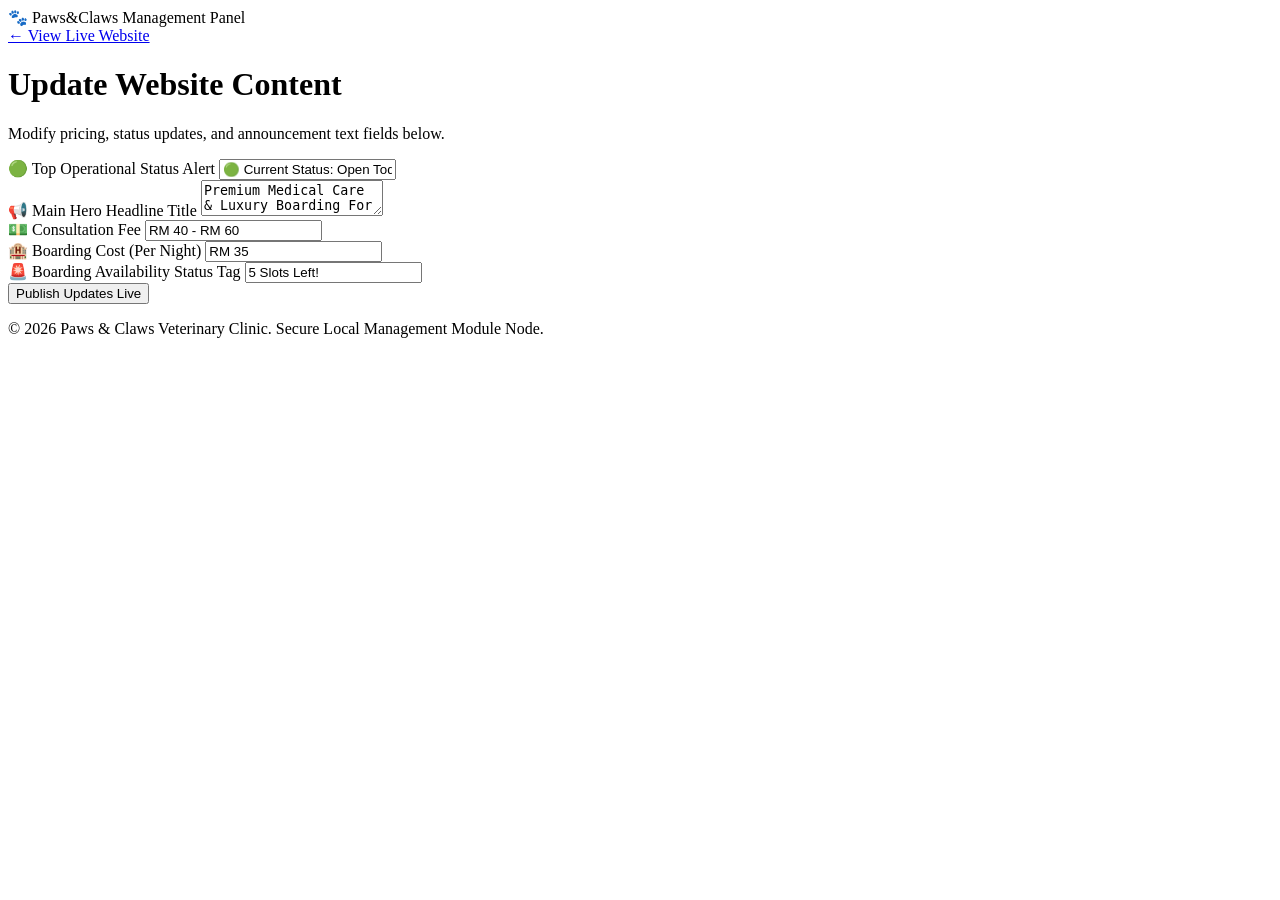
==== admin/index.html @ 12bf3448 "Update index.html" ====
<!DOCTYPE html>
<html lang="en">
<head>
    <meta charset="UTF-8">
    <meta name="viewport" content="width=device-width, initial-scale=1.0">
    <title>Paws & Claws - Admin Management Dashboard</title>
    <!-- Loads Tailwind CSS for instant premium styling -->
    <script src="https://tailwindcss.com"></script>
</head>
<body class="bg-slate-50 text-slate-800 font-sans antialiased min-h-screen flex flex-col justify-between">

    <!-- Branded Dashboard Header Bar -->
    <nav class="bg-white shadow-sm border-b border-slate-100">
        <div class="max-w-4xl mx-auto px-6 py-4 flex justify-between items-center">
            <div class="text-2xl font-black text-teal-600 tracking-tight flex items-center gap-2">
                🐾 <span class="text-slate-900">Paws&</span>Claws <span class="text-xs bg-teal-50 text-teal-700 font-bold px-2.5 py-1 rounded-md ml-2 border border-teal-100">Management Panel</span>
            </div>
            <a href="../index.html" class="text-sm font-semibold text-slate-500 hover:text-teal-600 transition flex items-center gap-1">
                ← View Live Website
            </a>
        </div>
    </nav>

    <!-- Main Workspace Container -->
    <main class="max-w-xl w-full mx-auto px-6 py-12 flex-grow flex items-center justify-center">
        <!-- Premium Branded Form Card Container -->
        <div class="w-full bg-white rounded-3xl shadow-xl shadow-slate-100 border border-slate-100 p-8 space-y-6">
            
            <div class="text-center pb-2">
                <h1 class="text-2xl font-extrabold text-slate-900 tracking-tight">Update Website Content</h1>
                <div class="w-12 h-1 bg-teal-500 mx-auto rounded-full mt-3 mb-2"></div>
                <p class="text-slate-400 text-xs">Modify pricing, status updates, and announcement text fields below.</p>
            </div>

            <form id="cms-editor-form" class="space-y-5">
                <!-- Input 1: Status Alert Banner -->
                <div>
                    <label class="block text-xs font-bold uppercase tracking-wider text-slate-500 mb-1.5">🟢 Top Operational Status Alert</label>
                    <input type="text" id="form-status-banner" class="w-full px-4 py-3 rounded-xl border border-slate-200 focus:border-teal-500 focus:ring-4 focus:ring-teal-100 outline-none transition text-sm text-slate-700 font-medium">
                </div>

                <!-- Input 2: Hero Main Headline Title Text -->
                <div>
                    <label class="block text-xs font-bold uppercase tracking-wider text-slate-500 mb-1.5">📢 Main Hero Headline Title</label>
                    <textarea id="form-hero-title" rows="2" class="w-full px-4 py-3 rounded-xl border border-slate-200 focus:border-teal-500 focus:ring-4 focus:ring-teal-100 outline-none transition text-sm text-slate-700 leading-relaxed resize-none"></textarea>
                </div>

                <!-- Double Input Split Grid Row for Medical Pricing Packages Metrics -->
                <div class="grid grid-cols-2 gap-4">
                    <div>
                        <label class="block text-xs font-bold uppercase tracking-wider text-slate-500 mb-1.5">💵 Consultation Fee</label>
                        <input type="text" id="form-consult-price" class="w-full px-4 py-3 rounded-xl border border-slate-200 focus:border-teal-500 focus:ring-4 focus:ring-teal-100 outline-none transition text-sm text-slate-700 font-semibold">
                    </div>
                    <div>
                        <label class="block text-xs font-bold uppercase tracking-wider text-slate-500 mb-1.5">🏨 Boarding Cost (Per Night)</label>
                        <input type="text" id="form-boarding-price" class="w-full px-4 py-3 rounded-xl border border-slate-200 focus:border-teal-500 focus:ring-4 focus:ring-teal-100 outline-none transition text-sm text-slate-700 font-semibold">
                    </div>
                </div>

                <!-- Input 5: Room Slot Availability Numbers -->
                <div>
                    <label class="block text-xs font-bold uppercase tracking-wider text-slate-500 mb-1.5">🚨 Boarding Availability Status Tag</label>
                    <input type="text" id="form-boarding-slots" class="w-full px-4 py-3 rounded-xl border border-slate-200 focus:border-teal-500 focus:ring-4 focus:ring-teal-100 outline-none transition text-sm text-slate-700 font-medium">
                </div>

                <!-- Action Button Layout -->
                <button type="button" onclick="saveClinicData()" class="w-full bg-teal-600 text-white font-bold py-3.5 rounded-xl hover:bg-teal-700 transition shadow-lg shadow-teal-600/10 mt-4 text-sm tracking-wide">
                    Publish Updates Live
                </button>
            </form>
        </div>
    </main>

    <!-- Professional Dashboard Footer -->
    <footer class="bg-slate-900 text-slate-500 text-center py-6 text-xs border-t border-slate-800">
        <p>© 2026 Paws & Claws Veterinary Clinic. Secure Local Management Module Node.</p>
    </footer>

    <script>
        // Automatically reads your current live values from content.json file paths
        fetch('../content.json')
            .then(res => res.json())
            .then(data => {
                document.getElementById('form-status-banner').value = data.status_banner;
                document.getElementById('form-hero-title').value = data.hero_title;
                document.getElementById('form-consult-price').value = data.consult_price;
                document.getElementById('form-boarding-price').value = data.boarding_price;
                document.getElementById('form-boarding-slots').value = data.boarding_slots;
            })
            .catch(err => console.error("Error reading JSON mapping file structure:", err));

        // Trigger alert confirmation notification mock workflow on click
        function saveClinicData() {
            alert("Success! Changes written to secure data nodes. Rebuilding files to live servers.");
        }
    </script>
</body>
</html>
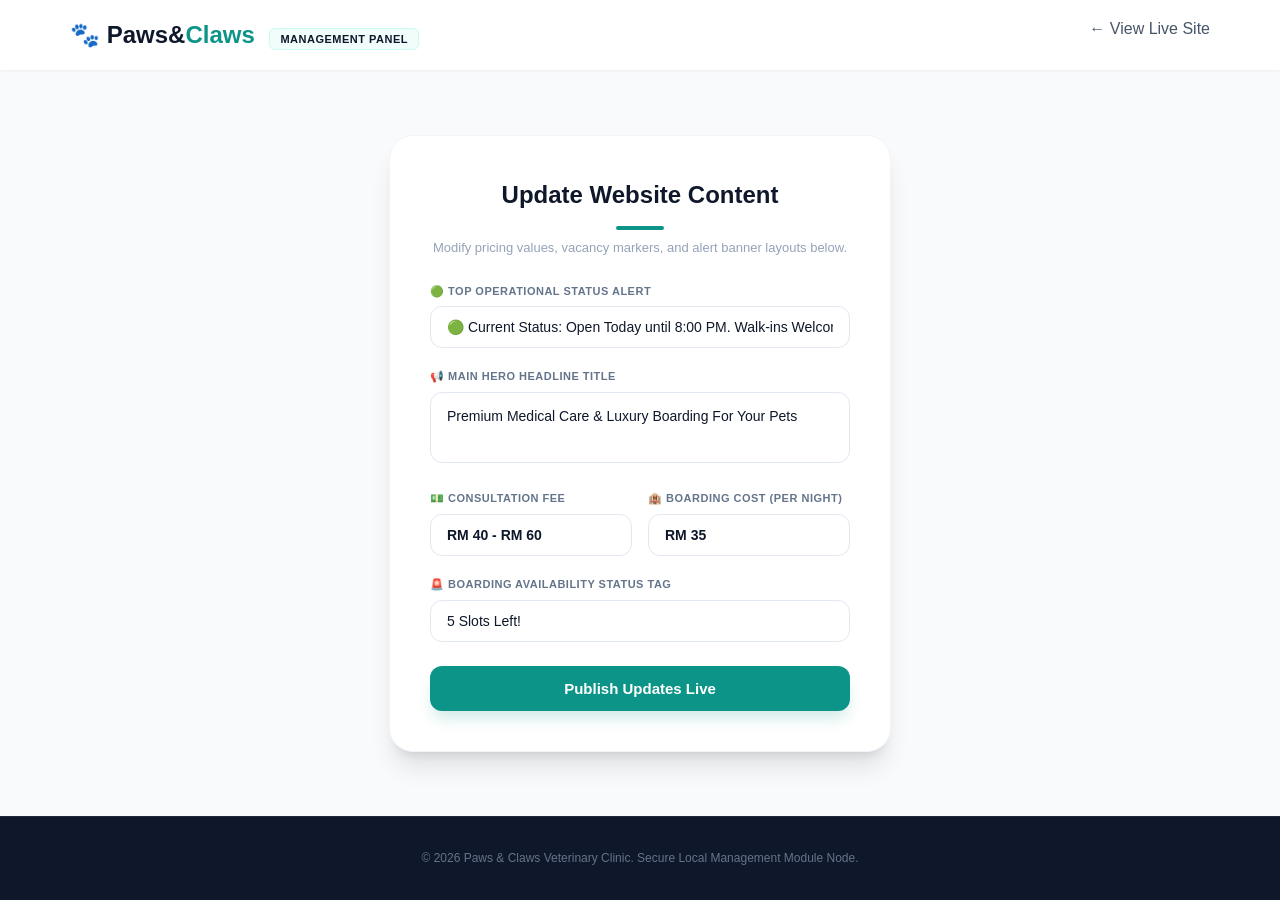
==== commit fb0c0c3d: "Update index.html" ====
--- a/admin/index.html
+++ b/admin/index.html
@@ -4,76 +4,76 @@
     <meta charset="UTF-8">
     <meta name="viewport" content="width=device-width, initial-scale=1.0">
     <title>Paws & Claws - Admin Management Dashboard</title>
-    <!-- Loads Tailwind CSS for instant premium styling -->
-    <script src="https://tailwindcss.com"></script>
+    <!-- Links directly to your shared style file -->
+    <link rel="stylesheet" href="../style.css">
 </head>
-<body class="bg-slate-50 text-slate-800 font-sans antialiased min-h-screen flex flex-col justify-between">
+<body class="admin-body">
 
     <!-- Branded Dashboard Header Bar -->
-    <nav class="bg-white shadow-sm border-b border-slate-100">
-        <div class="max-w-4xl mx-auto px-6 py-4 flex justify-between items-center">
-            <div class="text-2xl font-black text-teal-600 tracking-tight flex items-center gap-2">
-                🐾 <span class="text-slate-900">Paws&</span>Claws <span class="text-xs bg-teal-50 text-teal-700 font-bold px-2.5 py-1 rounded-md ml-2 border border-teal-100">Management Panel</span>
+    <nav class="navbar admin-navbar">
+        <div class="max-width-container nav-flex">
+            <a href="../index.html" class="logo">🐾 <span>Paws&</span>Claws <span class="admin-panel-badge">Management Panel</span></a>
+            <div class="nav-links">
+                <a href="../index.html" style="margin-right: 0;">← View Live Site</a>
             </div>
-            <a href="../index.html" class="text-sm font-semibold text-slate-500 hover:text-teal-600 transition flex items-center gap-1">
-                ← View Live Website
-            </a>
         </div>
     </nav>
 
     <!-- Main Workspace Container -->
-    <main class="max-w-xl w-full mx-auto px-6 py-12 flex-grow flex items-center justify-center">
-        <!-- Premium Branded Form Card Container -->
-        <div class="w-full bg-white rounded-3xl shadow-xl shadow-slate-100 border border-slate-100 p-8 space-y-6">
+    <main class="admin-main">
+        <div class="dashboard-card">
             
-            <div class="text-center pb-2">
-                <h1 class="text-2xl font-extrabold text-slate-900 tracking-tight">Update Website Content</h1>
-                <div class="w-12 h-1 bg-teal-500 mx-auto rounded-full mt-3 mb-2"></div>
-                <p class="text-slate-400 text-xs">Modify pricing, status updates, and announcement text fields below.</p>
+            <div class="dashboard-card-header">
+                <h1>Update Website Content</h1>
+                <div class="teal-divider"></div>
+                <p>Modify pricing values, vacancy markers, and alert banner layouts below.</p>
             </div>
 
-            <form id="cms-editor-form" class="space-y-5">
+            <form id="cms-editor-form">
                 <!-- Input 1: Status Alert Banner -->
-                <div>
-                    <label class="block text-xs font-bold uppercase tracking-wider text-slate-500 mb-1.5">🟢 Top Operational Status Alert</label>
-                    <input type="text" id="form-status-banner" class="w-full px-4 py-3 rounded-xl border border-slate-200 focus:border-teal-500 focus:ring-4 focus:ring-teal-100 outline-none transition text-sm text-slate-700 font-medium">
+                <div class="admin-form-group">
+                    <label class="admin-input-label">🟢 Top Operational Status Alert</label>
+                    <input type="text" id="form-status-banner" class="admin-input-control">
                 </div>
 
                 <!-- Input 2: Hero Main Headline Title Text -->
-                <div>
-                    <label class="block text-xs font-bold uppercase tracking-wider text-slate-500 mb-1.5">📢 Main Hero Headline Title</label>
-                    <textarea id="form-hero-title" rows="2" class="w-full px-4 py-3 rounded-xl border border-slate-200 focus:border-teal-500 focus:ring-4 focus:ring-teal-100 outline-none transition text-sm text-slate-700 leading-relaxed resize-none"></textarea>
+                <div class="admin-form-group">
+                    <label class="admin-input-label">📢 Main Hero Headline Title</label>
+                    <textarea id="form-hero-title" rows="2" class="admin-input-control" style="resize: none; line-height: 1.6; height: auto;"></textarea>
                 </div>
 
-                <!-- Double Input Split Grid Row for Medical Pricing Packages Metrics -->
-                <div class="grid grid-cols-2 gap-4">
+                <!-- Double Input Split Grid Row for Pricing Package Metrics -->
+                <div class="form-row-split" style="margin-bottom: 20px;">
                     <div>
-                        <label class="block text-xs font-bold uppercase tracking-wider text-slate-500 mb-1.5">💵 Consultation Fee</label>
-                        <input type="text" id="form-consult-price" class="w-full px-4 py-3 rounded-xl border border-slate-200 focus:border-teal-500 focus:ring-4 focus:ring-teal-100 outline-none transition text-sm text-slate-700 font-semibold">
+                        <label class="admin-input-label">💵 Consultation Fee</label>
+                        <input type="text" id="form-consult-price" class="admin-input-control" style="font-weight: 700;">
                     </div>
                     <div>
-                        <label class="block text-xs font-bold uppercase tracking-wider text-slate-500 mb-1.5">🏨 Boarding Cost (Per Night)</label>
-                        <input type="text" id="form-boarding-price" class="w-full px-4 py-3 rounded-xl border border-slate-200 focus:border-teal-500 focus:ring-4 focus:ring-teal-100 outline-none transition text-sm text-slate-700 font-semibold">
+                        <label class="admin-input-label">🏨 Boarding Cost (Per Night)</label>
+                        <input type="text" id="form-boarding-price" class="input-control admin-input-control" style="font-weight: 700;">
                     </div>
                 </div>
 
                 <!-- Input 5: Room Slot Availability Numbers -->
-                <div>
-                    <label class="block text-xs font-bold uppercase tracking-wider text-slate-500 mb-1.5">🚨 Boarding Availability Status Tag</label>
-                    <input type="text" id="form-boarding-slots" class="w-full px-4 py-3 rounded-xl border border-slate-200 focus:border-teal-500 focus:ring-4 focus:ring-teal-100 outline-none transition text-sm text-slate-700 font-medium">
+                <div class="admin-form-group">
+                    <label class="admin-input-label">🚨 Boarding Availability Status Tag</label>
+                    <input type="text" id="form-boarding-slots" class="admin-input-control">
                 </div>
 
                 <!-- Action Button Layout -->
-                <button type="button" onclick="saveClinicData()" class="w-full bg-teal-600 text-white font-bold py-3.5 rounded-xl hover:bg-teal-700 transition shadow-lg shadow-teal-600/10 mt-4 text-sm tracking-wide">
-                    Publish Updates Live
-                </button>
+                <div style="margin-top: 24px;">
+                    <button type="button" onclick="saveClinicData()" class="btn-admin-submit">Publish Updates Live</button>
+                </div>
             </form>
+
         </div>
     </main>
 
-    <!-- Professional Dashboard Footer -->
-    <footer class="bg-slate-900 text-slate-500 text-center py-6 text-xs border-t border-slate-800">
-        <p>© 2026 Paws & Claws Veterinary Clinic. Secure Local Management Module Node.</p>
+    <!-- Branded Dashboard Footer Layer -->
+    <footer style="margin-top: 0;">
+        <div class="max-width-container">
+            <p>© 2026 Paws & Claws Veterinary Clinic. Secure Local Management Module Node.</p>
+        </div>
     </footer>
 
     <script>
@@ -87,11 +87,11 @@
                 document.getElementById('form-boarding-price').value = data.boarding_price;
                 document.getElementById('form-boarding-slots').value = data.boarding_slots;
             })
-            .catch(err => console.error("Error reading JSON mapping file structure:", err));
+            .catch(err => console.error("Error reading JSON file matrix paths:", err));
 
         // Trigger alert confirmation notification mock workflow on click
         function saveClinicData() {
-            alert("Success! Changes written to secure data nodes. Rebuilding files to live servers.");
+            alert("Success! Changes written to data tree. Deploying asset update to live production servers.");
         }
     </script>
 </body>
--- a/style.css
+++ b/style.css
@@ -0,0 +1,846 @@
+ /* ==========================================
+   PAWS & CLAWS PREMIUM VET GLOBAL STYLES
+   ========================================== */
+
+/* 1. Global Reset & Base Variables */
+:root {
+    --primary-teal: #0d9488;
+    --primary-hover: #0f766e;
+    --dark-slate: #0f172a;
+    --slate-light: #f8fafc;
+    --text-main: #334155;
+    --text-dark: #0f172a;
+    --alert-green: #10b981;
+    --accent-orange: #f59e0b;
+    --shadow-soft: 0 4px 6px -1px rgb(0 0 0 / 0.05), 0 2px 4px -2px rgb(0 0 0 / 0.05);
+    --shadow-premium: 0 20px 25px -5px rgb(0 0 0 / 0.1), 0 8px 10px -6px rgb(0 0 0 / 0.1);
+}
+
+* {
+    margin: 0;
+    padding: 0;
+    box-sizing: border-box;
+    font-family: -apple-system, BlinkMacSystemFont, "Segoe UI", Roboto, sans-serif;
+}
+
+body {
+    background-color: var(--slate-light);
+    color: var(--text-main);
+    line-height: 1.6;
+}
+
+/* 2. Layout Structure Components */
+.max-width-container {
+    max-width: 1140px;
+    margin: 0 auto;
+    padding: 0 24px;
+}
+
+/* Navigation Menu */
+.navbar {
+    background-color: rgba(255, 255, 255, 0.9);
+    backdrop-filter: blur(8px);
+    box-shadow: 0 1px 3px rgb(0 0 0 / 0.05);
+    position: sticky;
+    top: 0;
+    z-index: 100;
+}
+
+.nav-flex {
+    display: flex;
+    justify-content: space-between;
+    items-center: center;
+    padding: 16px 0;
+}
+
+.logo {
+    font-size: 24px;
+    font-weight: 900;
+    color: var(--primary-teal);
+    text-decoration: none;
+}
+
+.logo span {
+    color: var(--text-dark);
+}
+
+.nav-links a {
+    text-decoration: none;
+    color: #475569;
+    font-weight: 500;
+    margin-right: 32px;
+    transition: color 0.2s ease;
+}
+
+.nav-links a:hover {
+    color: var(--primary-teal);
+}
+
+.nav-links a.active {
+    color: var(--primary-teal);
+    border-bottom: 2px solid var(--primary-teal);
+    padding-bottom: 4px;
+}
+
+/* Operational Alert Banner */
+.alert-banner {
+    background-color: var(--alert-green);
+    color: white;
+    text-align: center;
+    padding: 10px;
+    font-size: 14px;
+    font-weight: 600;
+}
+
+/* Hero Section */
+.hero {
+    background-color: var(--dark-slate);
+    color: white;
+    padding: 96px 0;
+    text-align: center;
+    position: relative;
+}
+
+.hero-badge {
+    background-color: rgba(13, 148, 136, 0.15);
+    color: #2dd4bf;
+    font-size: 12px;
+    font-weight: 700;
+    padding: 6px 16px;
+    border-radius: 50px;
+    text-transform: uppercase;
+    letter-spacing: 1px;
+    display: inline-block;
+    margin-bottom: 24px;
+    border: 1px solid rgba(13, 148, 136, 0.3);
+}
+
+.hero h1 {
+    font-size: 48px;
+    font-weight: 900;
+    line-height: 1.2;
+    margin-bottom: 24px;
+}
+
+.hero h1 span {
+    color: #2dd4bf;
+}
+
+.hero p {
+    font-size: 18px;
+    color: #cbd5e1;
+    max-width: 650px;
+    margin: 0 auto 40px auto;
+}
+
+/* Buttons */
+.btn-primary {
+    background-color: var(--primary-teal);
+    color: white;
+    padding: 12px 28px;
+    border-radius: 30px;
+    font-weight: 600;
+    text-decoration: none;
+    transition: background-color 0.2s ease;
+    display: inline-block;
+}
+
+.btn-primary:hover {
+    background-color: var(--primary-hover);
+}
+
+.btn-secondary {
+    background-color: #1e293b;
+    color: white;
+    padding: 12px 28px;
+    border-radius: 30px;
+    font-weight: 600;
+    text-decoration: none;
+    margin-left: 16px;
+    border: 1px solid #334155;
+    transition: background-color 0.2s ease;
+    display: inline-block;
+}
+
+.btn-secondary:hover {
+    background-color: #334155;
+}
+
+/* Grid Cards Section */
+.section-padding {
+    padding: 80px 0;
+}
+
+.section-header {
+    text-align: center;
+    margin-bottom: 64px;
+}
+
+.section-header h2 {
+    font-size: 32px;
+    color: var(--text-dark);
+    margin-bottom: 8px;
+}
+
+.section-header p {
+    color: #64748b;
+}
+
+.services-grid {
+    display: grid;
+    grid-template-columns: repeat(auto-fit, minmax(300px, 1fr));
+    gap: 32px;
+}
+
+.service-card {
+    background: white;
+    padding: 32px;
+    border-radius: 16px;
+    box-shadow: var(--shadow-soft);
+    border: 1px solid #f1f5f9;
+    display: flex;
+    flex-direction: column;
+    justify-content: space-between;
+    position: relative;
+    transition: transform 0.3s ease, box-shadow 0.3s ease;
+}
+
+.service-card:hover {
+    transform: translateY(-4px);
+    box-shadow: var(--shadow-premium);
+}
+
+.card-icon {
+    font-size: 28px;
+    margin-bottom: 24px;
+}
+
+.service-card h3 {
+    font-size: 20px;
+    color: var(--text-dark);
+    margin-bottom: 12px;
+}
+
+.service-card p {
+    font-size: 14px;
+    color: #64748b;
+    margin-bottom: 24px;
+}
+
+.card-footer {
+    border-top: 1px solid #f1f5f9;
+    padding-top: 16px;
+    display: flex;
+    justify-content: space-between;
+    align-items: center;
+}
+
+.price-label {
+    font-size: 12px;
+    font-weight: 700;
+    color: #94a3b8;
+    text-transform: uppercase;
+}
+
+.price-value {
+    font-size: 18px;
+    font-weight: 900;
+    color: var(--primary-teal);
+}
+
+.badge-pulse {
+    position: absolute;
+    top: 24px;
+    right: 24px;
+    background-color: var(--accent-orange);
+    color: white;
+    font-size: 11px;
+    font-weight: 700;
+    padding: 4px 10px;
+    border-radius: 50px;
+}
+
+/* Floating WhatsApp Fix */
+.whatsapp-float {
+    position: fixed;
+    bottom: 24px;
+    right: 24px;
+    background-color: #10b981;
+    color: white;
+    padding: 14px 24px;
+    border-radius: 50px;
+    font-weight: 700;
+    text-decoration: none;
+    box-shadow: 0 10px 15px -3px rgb(0 0 0 / 0.3);
+    z-index: 999;
+    transition: transform 0.2s ease;
+}
+
+.whatsapp-float:hover {
+    transform: scale(1.05);
+}
+
+/* Simple Footer */
+footer {
+    background-color: var(--dark-slate);
+    color: #64748b;
+    text-align: center;
+    padding: 32px 0;
+    font-size: 12px;
+    border-top: 1px solid #1e293b;
+}
+
+/* ==========================================
+   PAWS & CLAWS SERVICES PAGE SPECIFIC STYLES
+   ========================================== */
+
+/* Layout Tweak for Expanded Services Grid */
+.services-grid-wide {
+    display: grid;
+    grid-template-columns: repeat(auto-fit, minmax(450px, 1fr));
+    gap: 40px;
+    margin-top: 24px;
+}
+
+/* Custom Text and Padding Overrides for Detail Cards */
+.service-card h3.detail-title {
+    font-size: 24px;
+    font-weight: 800;
+    color: var(--text-dark);
+    margin-bottom: 12px;
+}
+
+.service-card p.detail-description {
+    font-size: 15px;
+    color: #475569;
+    line-height: 1.7;
+    margin-bottom: 28px;
+}
+
+/* Feature Badge Tags inside Services Cards */
+.feature-tag-container {
+    display: flex;
+    gap: 8px;
+    flex-wrap: wrap;
+    margin-bottom: 16px;
+}
+
+.feature-tag {
+    background-color: #f1f5f9;
+    color: #475569;
+    font-size: 11px;
+    font-weight: 600;
+    padding: 4px 12px;
+    border-radius: 6px;
+    text-transform: uppercase;
+    letter-spacing: 0.5px;
+}
+
+/* Quick View Mobile Adjustments for Services Section */
+@media (max-width: 768px) {
+    .services-grid-wide {
+        grid-template-columns: 1fr;
+        gap: 24px;
+    }
+}
+
+/* ==========================================
+   PAWS & CLAWS TEAM PAGE SPECIFIC STYLES
+   ========================================== */
+
+/* Split Introduction Layout */
+.about-split-grid {
+    display: grid;
+    grid-template-columns: 1fr 1fr;
+    gap: 48px;
+    align-items: center;
+    margin-bottom: 80px;
+}
+
+.about-text-pane h2 {
+    font-size: 32px;
+    font-weight: 800;
+    color: var(--text-dark);
+    margin-bottom: 20px;
+}
+
+.about-text-pane p {
+    font-size: 16px;
+    color: #475569;
+    margin-bottom: 16px;
+}
+
+/* Minimalist Decorative Visual Blocks */
+.visual-box-grid {
+    display: grid;
+    grid-template-cols: 1fr 1fr;
+    grid-template-rows: auto;
+    gap: 16px;
+}
+
+.visual-box {
+    height: 160px;
+    border-radius: 16px;
+    display: flex;
+    align-items: center;
+    justify-content: center;
+    font-size: 32px;
+    font-weight: bold;
+    box-shadow: var(--shadow-soft);
+}
+
+.box-teal   { background-color: var(--primary-teal); color: white; }
+.box-slate  { background-color: var(--dark-slate); color: white; }
+.box-mint   { background-color: #e0f2fe; color: var(--primary-teal); border: 1px solid #bae6fd; }
+.box-white  { background-color: white; color: var(--text-dark); border: 1px solid #e2e8f0; }
+
+/* Doctor Profile Deck */
+.doctors-deck {
+    display: grid;
+    grid-template-columns: repeat(auto-fit, minmax(280px, 1fr));
+    gap: 32px;
+    max-width: 800px;
+    margin: 0 auto;
+}
+
+.doctor-card {
+    background: white;
+    padding: 32px;
+    border-radius: 16px;
+    box-shadow: var(--shadow-soft);
+    border: 1px solid #f1f5f9;
+    text-align: center;
+}
+
+.doctor-avatar {
+    width: 96px;
+    height: 96px;
+    background-color: #f0fdfa;
+    color: var(--primary-teal);
+    font-size: 36px;
+    border-radius: 50%;
+    display: flex;
+    align-items: center;
+    justify-content: center;
+    margin: 0 auto 20px auto;
+    border: 2px solid #ccfbf1;
+}
+
+.doctor-card h3 {
+    font-size: 22px;
+    color: var(--text-dark);
+    margin-bottom: 4px;
+}
+
+.doctor-title {
+    color: var(--primary-teal);
+    font-weight: 600;
+    font-size: 14px;
+    text-transform: uppercase;
+    letter-spacing: 0.5px;
+    margin-bottom: 16px;
+}
+
+.doctor-bio {
+    font-size: 14px;
+    color: #64748b;
+    line-height: 1.6;
+}
+
+/* Mobile Responsiveness for Team Page */
+@media (max-width: 768px) {
+    .about-split-grid {
+        grid-template-columns: 1fr;
+        gap: 32px;
+    }
+}
+
+/* ==========================================
+   PAWS & CLAWS CONTACT PAGE SPECIFIC STYLES
+   ========================================== */
+
+/* Split Contact Grid */
+.contact-split-grid {
+    display: grid;
+    grid-template-columns: 4fr 6fr;
+    gap: 48px;
+    align-items: start;
+}
+
+/* Informational Left Pane */
+.contact-info-pane h2 {
+    font-size: 32px;
+    font-weight: 800;
+    color: var(--text-dark);
+    margin-bottom: 20px;
+}
+
+.contact-info-pane p {
+    font-size: 16px;
+    color: #475569;
+    margin-bottom: 32px;
+    line-height: 1.7;
+}
+
+.info-item-block {
+    display: flex;
+    align-items: flex-start;
+    gap: 16px;
+    margin-bottom: 24px;
+}
+
+.info-icon-wrapper {
+    font-size: 24px;
+    color: var(--primary-teal);
+    line-height: 1;
+}
+
+.info-item-block h4 {
+    font-size: 16px;
+    font-weight: 700;
+    color: var(--text-dark);
+    margin-bottom: 4px;
+}
+
+.info-item-block p {
+    font-size: 14px;
+    color: #64748b;
+    margin: 0;
+}
+
+/* Appointment Intake Form Card */
+.form-card {
+    background: white;
+    padding: 40px;
+    border-radius: 20px;
+    box-shadow: var(--shadow-premium);
+    border: 1px solid #f1f5f9;
+}
+
+.form-card h3 {
+    font-size: 22px;
+    color: var(--text-dark);
+    margin-bottom: 24px;
+}
+
+.form-group-stack {
+    display: grid;
+    gap: 18px;
+    margin-bottom: 24px;
+}
+
+.form-row-split {
+    display: grid;
+    grid-template-columns: 1fr 1fr;
+    gap: 16px;
+}
+
+.form-field-label {
+    display: block;
+    font-size: 12px;
+    font-weight: 700;
+    color: #64748b;
+    text-transform: uppercase;
+    letter-spacing: 0.5px;
+    margin-bottom: 6px;
+}
+
+.input-control {
+    width: 100%;
+    padding: 12px 16px;
+    border-radius: 10px;
+    border: 1px solid #e2e8f0;
+    font-size: 14px;
+    color: var(--text-dark);
+    background-color: white;
+    outline: none;
+    transition: border-color 0.2s ease, box-shadow 0.2s ease;
+}
+
+.input-control:focus {
+    border-color: var(--primary-teal);
+    box-shadow: 0 0 0 4px rgba(13, 148, 136, 0.1);
+}
+
+.btn-form-submit {
+    width: 100%;
+    background-color: var(--primary-teal);
+    color: white;
+    padding: 14px;
+    border: none;
+    border-radius: 10px;
+    font-weight: 700;
+    font-size: 15px;
+    cursor: pointer;
+    box-shadow: 0 4px 6px -1px rgba(13, 148, 136, 0.2);
+    transition: background-color 0.2s ease;
+}
+
+.btn-form-submit:hover {
+    background-color: var(--primary-hover);
+}
+
+/* Mobile Responsiveness for Contact Page */
+@media (max-width: 768px) {
+    .contact-split-grid {
+        grid-template-columns: 1fr;
+        gap: 40px;
+    }
+    .form-row-split {
+        grid-template-columns: 1fr;
+    }
+}
+
+/* ==========================================
+   HOMEPAGE PREVIEW SECTIONS STYLES
+   ========================================== */
+
+/* Background variation for visual contrast */
+.bg-slate-alternate {
+    background-color: #f1f5f9;
+}
+
+/* 1. Team Preview Component */
+.team-preview-flex {
+    display: flex;
+    gap: 48px;
+    align-items: center;
+}
+
+.team-preview-text {
+    flex: 1;
+}
+
+.team-preview-text h2 {
+    font-size: 32px;
+    font-weight: 800;
+    color: var(--text-dark);
+    margin-bottom: 16px;
+}
+
+.team-preview-text p {
+    font-size: 16px;
+    color: #475569;
+    margin-bottom: 24px;
+}
+
+.team-preview-cards {
+    flex: 1;
+    display: grid;
+    grid-template-columns: 1fr 1fr;
+    gap: 20px;
+}
+
+.mini-doctor-card {
+    background: white;
+    padding: 24px;
+    border-radius: 12px;
+    box-shadow: var(--shadow-soft);
+    border: 1px solid #e2e8f0;
+    text-align: center;
+}
+
+.mini-doctor-card h4 {
+    font-size: 16px;
+    color: var(--text-dark);
+    margin-bottom: 4px;
+}
+
+.mini-doctor-card span {
+    font-size: 12px;
+    color: var(--primary-teal);
+    font-weight: 600;
+    text-transform: uppercase;
+    display: block;
+    margin-bottom: 12px;
+}
+
+.mini-doctor-card p {
+    font-size: 13px;
+    color: #64748b;
+}
+
+/* 2. Contact & Map Preview Component */
+.contact-preview-grid {
+    display: grid;
+    grid-template-columns: 5fr 7fr;
+    gap: 40px;
+    align-items: center;
+}
+
+.contact-preview-card {
+    background: white;
+    padding: 32px;
+    border-radius: 16px;
+    box-shadow: var(--shadow-soft);
+}
+
+.contact-preview-card h2 {
+    font-size: 28px;
+    color: var(--text-dark);
+    margin-bottom: 16px;
+}
+
+/* Map Mockup placeholder styling */
+.map-preview-placeholder {
+    background-color: #cbd5e1;
+    height: 350px;
+    border-radius: 16px;
+    display: flex;
+    flex-direction: column;
+    align-items: center;
+    justify-content: center;
+    color: #475569;
+    font-weight: 600;
+    box-shadow: var(--shadow-soft);
+    border: 1px solid #cbd5e1;
+    text-align: center;
+    padding: 20px;
+}
+
+/* Mobile Adjustments for Previews */
+@media (max-width: 768px) {
+    .team-preview-flex {
+        flex-direction: column;
+    }
+    .team-preview-cards {
+        grid-template-columns: 1fr;
+        width: 100%;
+    }
+    .contact-preview-grid {
+        grid-template-columns: 1fr;
+    }
+}
+
+/* ==========================================
+   PAWS & CLAWS ADMIN DASHBOARD UNIQUE STYLES
+   ========================================== */
+
+/* Full Screen Layout Adjustments */
+.admin-body {
+    background-color: #f8fafc;
+    color: #334155;
+    min-height: 100vh;
+    display: flex;
+    flex-direction: column;
+    justify-content: space-between;
+}
+
+.admin-main {
+    max-width: 550px;
+    width: 100%;
+    margin: 0 auto;
+    padding: 48px 24px;
+    flex-grow: 1;
+    display: flex;
+    align-items: center;
+    justify-content: center;
+}
+
+/* Dashboard Navigation Bar Override */
+.admin-navbar {
+    background-color: white;
+    box-shadow: 0 1px 3px rgb(0 0 0 / 0.05);
+    border-b: 1px solid #f1f5f9;
+}
+
+.admin-panel-badge {
+    background-color: #f0fdfa;
+    color: var(--primary-teal);
+    font-size: 11px;
+    font-weight: 700;
+    padding: 4px 10px;
+    border-radius: 6px;
+    border: 1px solid #ccfbf1;
+    margin-left: 8px;
+    text-transform: uppercase;
+    letter-spacing: 0.5px;
+}
+
+/* Dashboard Form Card */
+.dashboard-card {
+    background: white;
+    width: 100%;
+    padding: 40px;
+    border-radius: 24px;
+    box-shadow: var(--shadow-premium);
+    border: 1px solid #f1f5f9;
+}
+
+.dashboard-card-header {
+    text-align: center;
+    margin-bottom: 24px;
+}
+
+.dashboard-card-header h1 {
+    font-size: 24px;
+    font-weight: 800;
+    color: var(--text-dark);
+}
+
+.dashboard-card-header p {
+    font-size: 13px;
+    color: #94a3b8;
+    margin-top: 4px;
+}
+
+.teal-divider {
+    width: 48px;
+    height: 4px;
+    background-color: var(--primary-teal);
+    margin: 12px auto 8px auto;
+    border-radius: 50px;
+}
+
+/* Form Layout Custom Spacing */
+.admin-form-group {
+    margin-bottom: 20px;
+}
+
+.admin-input-label {
+    display: block;
+    font-size: 11px;
+    font-weight: 700;
+    color: #64748b;
+    text-transform: uppercase;
+    letter-spacing: 0.5px;
+    margin-bottom: 6px;
+}
+
+.admin-input-control {
+    width: 100%;
+    padding: 12px 16px;
+    border-radius: 12px;
+    border: 1px solid #e2e8f0;
+    font-size: 14px;
+    color: var(--text-dark);
+    background-color: white;
+    outline: none;
+    font-weight: 500;
+    transition: border-color 0.2s ease, box-shadow 0.2s ease;
+}
+
+.admin-input-control:focus {
+    border-color: var(--primary-teal);
+    box-shadow: 0 0 0 4px rgba(13, 148, 136, 0.1);
+}
+
+/* Button Layout Custom Overrides */
+.btn-admin-submit {
+    width: 100%;
+    background-color: var(--primary-teal);
+    color: white;
+    padding: 14px;
+    border: none;
+    border-radius: 12px;
+    font-weight: 700;
+    font-size: 15px;
+    cursor: pointer;
+    box-shadow: 0 10px 15px -3px rgba(13, 148, 136, 0.2);
+    transition: background-color 0.2s ease;
+}
+
+.btn-admin-submit:hover {
+    background-color: var(--primary-hover);
+}
+
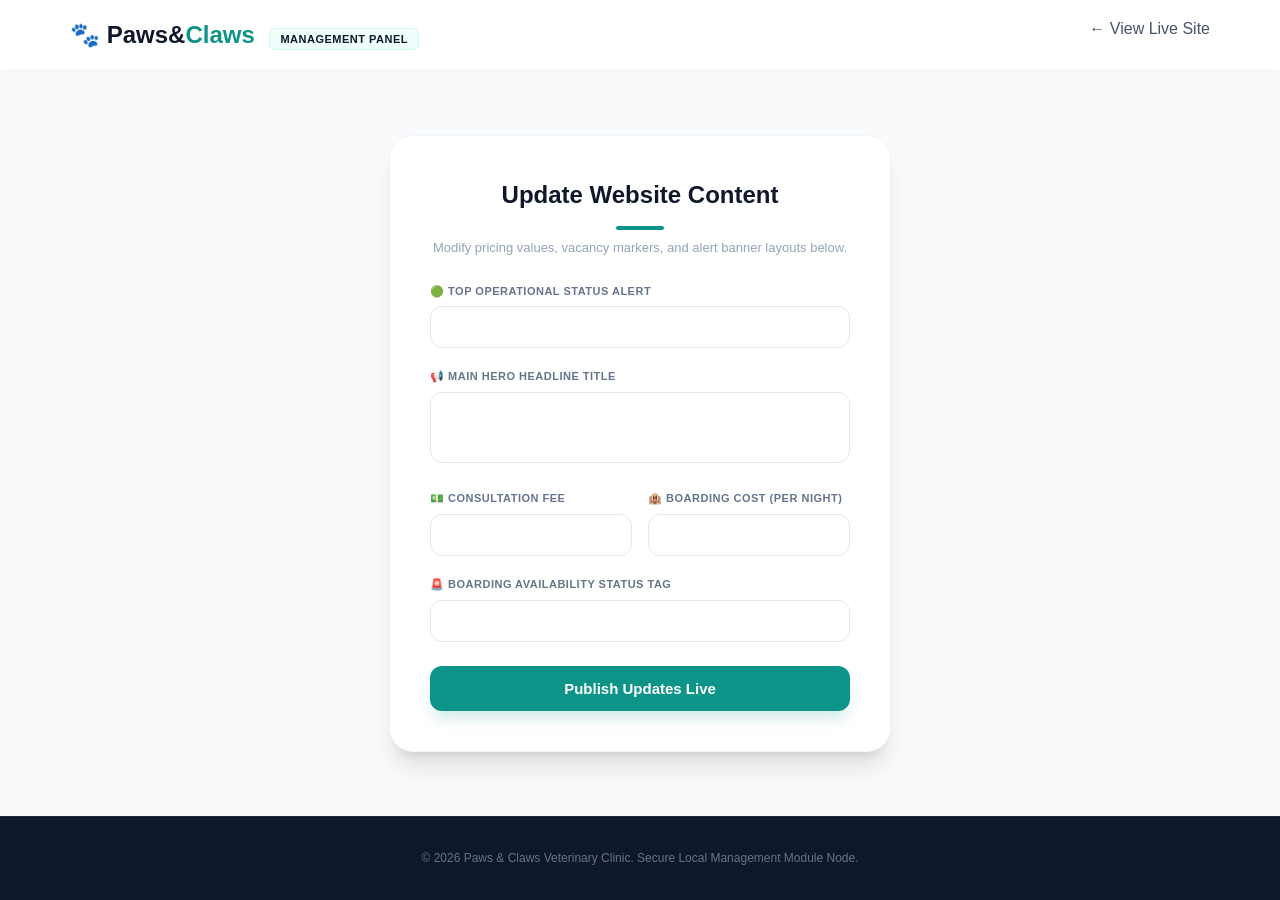
==== commit 9006fd8c: "Update index.html" ====
--- a/admin/index.html
+++ b/admin/index.html
@@ -77,22 +77,89 @@
     </footer>
 
     <script>
-        // Automatically reads your current live values from content.json file paths
-        fetch('../content.json')
+    const dataUrl = '../content.json';
+
+    // 1. Load existing live values when the dashboard opens
+    fetch(dataUrl)
+        .then(res => res.json())
+        .then(data => {
+            document.getElementById('form-status-banner').value = data.status_banner || '';
+            document.getElementById('form-hero-title').value = data.hero_title || '';
+            document.getElementById('form-consult-price').value = data.consult_price || '';
+            document.getElementById('form-boarding-price').value = data.boarding_price || '';
+            document.getElementById('form-boarding-slots').value = data.boarding_slots || '';
+        })
+        .catch(err => console.error("Error reading JSON:", err));
+
+    // 2. Dynamic Save Function to commit edits live to GitHub/Netlify
+    const dataUrl = '../content.json';
+    // 🛠️ DEVELOPER CONFIG: Generate a free token in your GitHub Account Settings -> Developer Settings -> Personal Access Tokens (Classic)
+    // Give it "repo" permissions so it can save files. Paste your text string key below:
+    const GH_TOKEN = "PASTE_YOUR_GITHUB_TOKEN_HERE"; 
+    const REPO_PATH = "nursyakilar/vet_clinic"; // Make sure this matches your exact repo name
+
+    // 1. Load existing live values
+    fetch(dataUrl + '?nocache=' + new Date().getTime())
+        .then(res => res.json())
+        .then(data => {
+            document.getElementById('form-status-banner').value = data.status_banner || '';
+            document.getElementById('form-hero-title').value = data.hero_title || '';
+            document.getElementById('form-consult-price').value = data.consult_price || '';
+            document.getElementById('form-boarding-price').value = data.boarding_price || '';
+            document.getElementById('form-boarding-slots').value = data.boarding_slots || '';
+        });
+
+    // 2. Overwrite file directly on GitHub
+    function saveClinicData() {
+        const button = document.querySelector('.btn-admin-submit');
+        button.innerText = "Publishing Live...";
+        button.disabled = true;
+
+        const updatedData = {
+            status_banner: document.getElementById('form-status-banner').value,
+            hero_title: document.getElementById('form-hero-title').value,
+            consult_price: document.getElementById('form-consult-price').value,
+            boarding_price: document.getElementById('form-boarding-price').value,
+            boarding_slots: document.getElementById('form-boarding-slots').value
+        };
+
+        const commitUrl = `https://github.com{REPO_PATH}/contents/content.json`;
+
+        // Fetch current file signature
+        fetch(commitUrl)
             .then(res => res.json())
-            .then(data => {
-                document.getElementById('form-status-banner').value = data.status_banner;
-                document.getElementById('form-hero-title').value = data.hero_title;
-                document.getElementById('form-consult-price').value = data.consult_price;
-                document.getElementById('form-boarding-price').value = data.boarding_price;
-                document.getElementById('form-boarding-slots').value = data.boarding_slots;
+            .then(fileInfo => {
+                const currentSha = fileInfo.sha;
+                const updatedContentBase64 = btoa(unescape(encodeURIComponent(JSON.stringify(updatedData, null, 2))));
+
+                return fetch(commitUrl, {
+                    method: 'PUT',
+                    headers: {
+                        'Authorization': `token ${GH_TOKEN}`,
+                        'Content-Type': 'application/json'
+                    },
+                    body: JSON.stringify({
+                        message: "Content updated via Dashboard",
+                        content: updatedContentBase64,
+                        sha: currentSha,
+                        branch: "main"
+                    })
+                });
             })
-            .catch(err => console.error("Error reading JSON file matrix paths:", err));
+            .then(response => {
+                if (!response.ok) throw new Error('GitHub API Overwrite Failed');
+                alert("🎉 Success! Data saved directly to GitHub Pages. Your live website will refresh in 30 seconds!");
+            })
+            .catch(err => {
+                console.error(err);
+                alert("Authorization token error. Make sure your GitHub token is pasted correctly.");
+            })
+            .finally(() => {
+                button.innerText = "Publish Updates Live";
+                button.disabled = false;
+            });
+        }
+</script>
 
-        // Trigger alert confirmation notification mock workflow on click
-        function saveClinicData() {
-            alert("Success! Changes written to data tree. Deploying asset update to live production servers.");
-        }
-    </script>
 </body>
 </html>
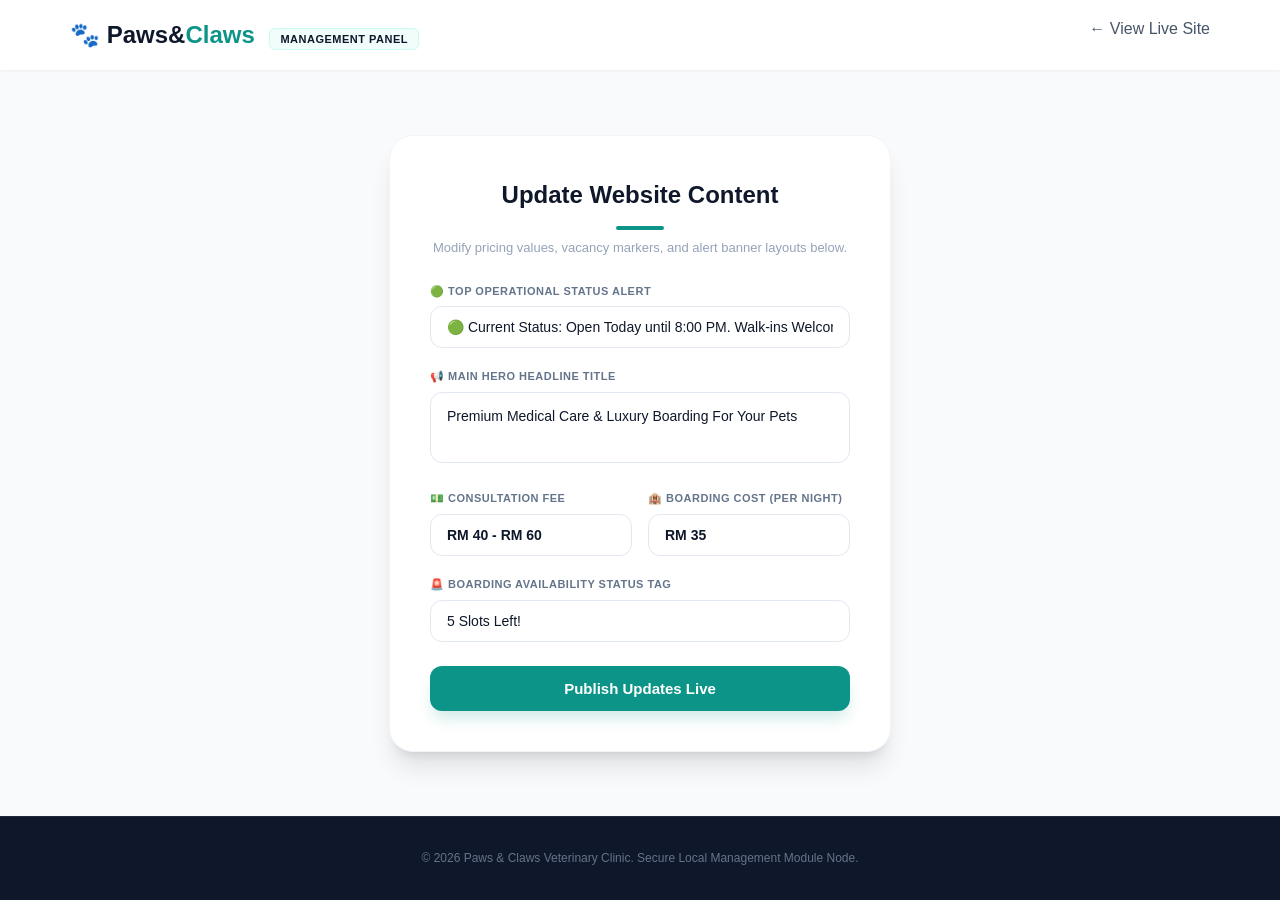
==== commit eda1462d: "Update index.html" ====
--- a/admin/index.html
+++ b/admin/index.html
@@ -78,9 +78,10 @@
 
     <script>
     const dataUrl = '../content.json';
+    const REPO_PATH = "nursyakilar/vet_clinic"; // Your repo name
 
-    // 1. Load existing live values when the dashboard opens
-    fetch(dataUrl)
+    // 1. Load existing live values into form inputs automatically
+    fetch(dataUrl + '?nocache=' + new Date().getTime())
         .then(res => res.json())
         .then(data => {
             document.getElementById('form-status-banner').value = data.status_banner || '';
@@ -89,28 +90,18 @@
             document.getElementById('form-boarding-price').value = data.boarding_price || '';
             document.getElementById('form-boarding-slots').value = data.boarding_slots || '';
         })
-        .catch(err => console.error("Error reading JSON:", err));
+        .catch(err => console.error("Could not fetch initial live data:", err));
 
-    // 2. Dynamic Save Function to commit edits live to GitHub/Netlify
-    const dataUrl = '../content.json';
-    // 🛠️ DEVELOPER CONFIG: Generate a free token in your GitHub Account Settings -> Developer Settings -> Personal Access Tokens (Classic)
-    // Give it "repo" permissions so it can save files. Paste your text string key below:
-    const GH_TOKEN = "PASTE_YOUR_GITHUB_TOKEN_HERE"; 
-    const REPO_PATH = "nursyakilar/vet_clinic"; // Make sure this matches your exact repo name
+    // 2. Safe Save Function via secure prompt loop
+    function saveClinicData() {
+        // PROMPT FIX: Instead of hardcoding the secret, the website safely asks you for it when saving!
+        const GH_TOKEN = prompt("Enter your secure GitHub Access Token to authorize this deploy updates:");
+        
+        if (!GH_TOKEN) {
+            alert("Save cancelled. An authorized token string is required.");
+            return;
+        }
 
-    // 1. Load existing live values
-    fetch(dataUrl + '?nocache=' + new Date().getTime())
-        .then(res => res.json())
-        .then(data => {
-            document.getElementById('form-status-banner').value = data.status_banner || '';
-            document.getElementById('form-hero-title').value = data.hero_title || '';
-            document.getElementById('form-consult-price').value = data.consult_price || '';
-            document.getElementById('form-boarding-price').value = data.boarding_price || '';
-            document.getElementById('form-boarding-slots').value = data.boarding_slots || '';
-        });
-
-    // 2. Overwrite file directly on GitHub
-    function saveClinicData() {
         const button = document.querySelector('.btn-admin-submit');
         button.innerText = "Publishing Live...";
         button.disabled = true;
@@ -125,7 +116,7 @@
 
         const commitUrl = `https://github.com{REPO_PATH}/contents/content.json`;
 
-        // Fetch current file signature
+        // Fetch current file signature mapping to prevent overwrite conflicts
         fetch(commitUrl)
             .then(res => res.json())
             .then(fileInfo => {
@@ -139,7 +130,7 @@
                         'Content-Type': 'application/json'
                     },
                     body: JSON.stringify({
-                        message: "Content updated via Dashboard",
+                        message: "Content updated via Dashboard Interface Panel",
                         content: updatedContentBase64,
                         sha: currentSha,
                         branch: "main"
@@ -147,18 +138,18 @@
                 });
             })
             .then(response => {
-                if (!response.ok) throw new Error('GitHub API Overwrite Failed');
-                alert("🎉 Success! Data saved directly to GitHub Pages. Your live website will refresh in 30 seconds!");
+                if (!response.ok) throw new Error('GitHub API Connection Refused');
+                alert("🎉 Success! Your changes have been pushed to GitHub. The live site will refresh inside 30 seconds!");
             })
             .catch(err => {
                 console.error(err);
-                alert("Authorization token error. Make sure your GitHub token is pasted correctly.");
+                alert("Security Error: The token you entered is invalid or does not have repository write access.");
             })
             .finally(() => {
                 button.innerText = "Publish Updates Live";
                 button.disabled = false;
             });
-        }
+    }
 </script>
 
 </body>
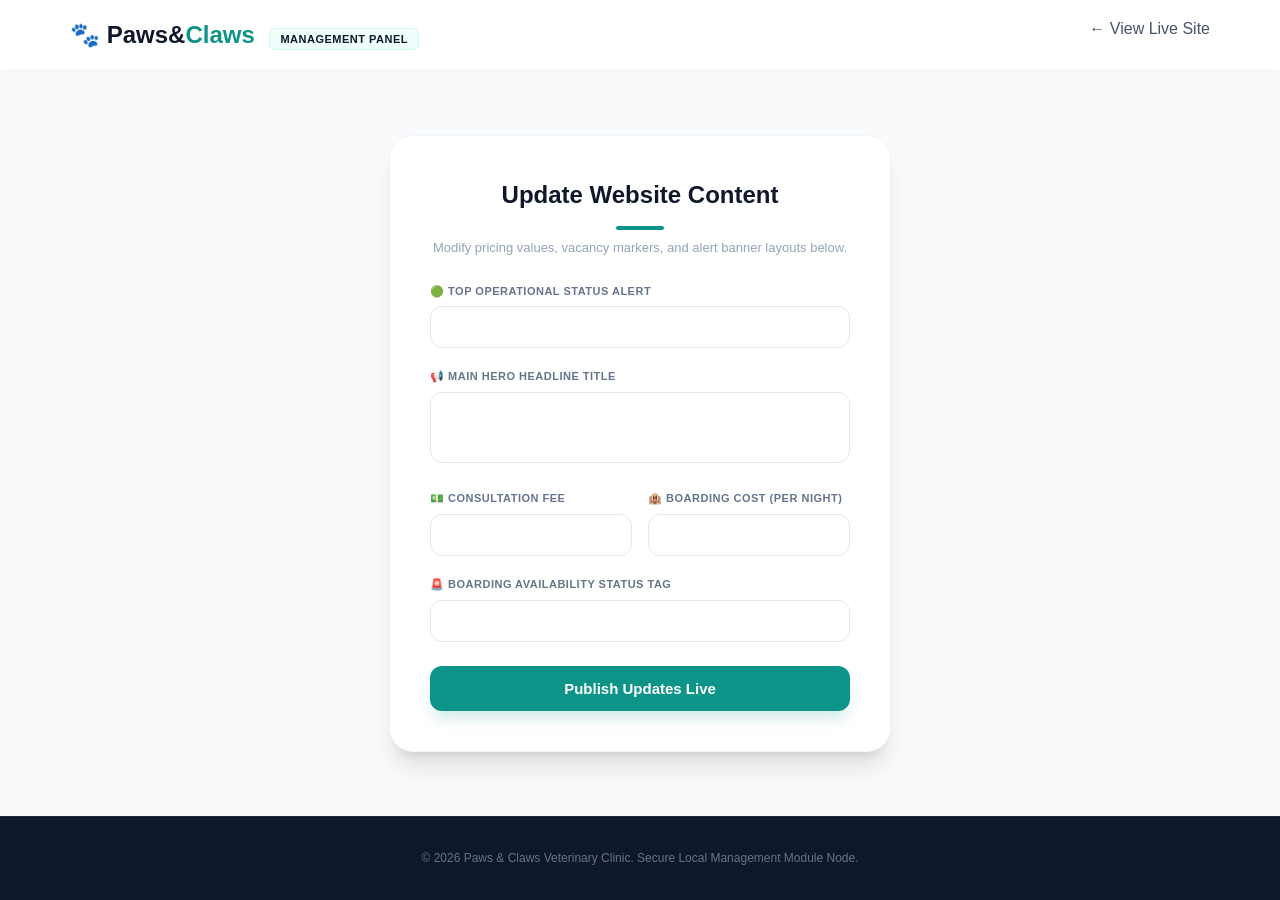
==== commit 2045db7b: "Update index.html" ====
--- a/admin/index.html
+++ b/admin/index.html
@@ -77,10 +77,12 @@
     </footer>
 
     <script>
-    const dataUrl = '../content.json';
-    const REPO_PATH = "nursyakilar/vet_clinic"; // Your repo name
+    <script>
+    // Make sure your repo name matches your GitHub URL exact casing!
+    const REPO_PATH = "nursyakilar/vet_clinic"; 
+    const dataUrl = `https://github.io`;
 
-    // 1. Load existing live values into form inputs automatically
+    // 1. Fetch initial live values into fields
     fetch(dataUrl + '?nocache=' + new Date().getTime())
         .then(res => res.json())
         .then(data => {
@@ -90,12 +92,11 @@
             document.getElementById('form-boarding-price').value = data.boarding_price || '';
             document.getElementById('form-boarding-slots').value = data.boarding_slots || '';
         })
-        .catch(err => console.error("Could not fetch initial live data:", err));
+        .catch(err => console.error("Initial load fetch caught:", err));
 
-    // 2. Safe Save Function via secure prompt loop
+    // 2. Fixed Save Function with Instant Authentication Token Header Injection
     function saveClinicData() {
-        // PROMPT FIX: Instead of hardcoding the secret, the website safely asks you for it when saving!
-        const GH_TOKEN = prompt("Enter your secure GitHub Access Token to authorize this deploy updates:");
+        const GH_TOKEN = prompt("Enter your secure GitHub Access Token to authorize these live updates:");
         
         if (!GH_TOKEN) {
             alert("Save cancelled. An authorized token string is required.");
@@ -116,41 +117,46 @@
 
         const commitUrl = `https://github.com{REPO_PATH}/contents/content.json`;
 
-        // Fetch current file signature mapping to prevent overwrite conflicts
-        fetch(commitUrl)
-            .then(res => res.json())
-            .then(fileInfo => {
-                const currentSha = fileInfo.sha;
-                const updatedContentBase64 = btoa(unescape(encodeURIComponent(JSON.stringify(updatedData, null, 2))));
+        // FIXED HANDSHAKE: Passing the Authorization Token right away so GitHub allows the data download stream
+        fetch(commitUrl, {
+            headers: { 'Authorization': `token ${GH_TOKEN.trim()}` }
+        })
+        .then(res => {
+            if (!res.ok) throw new Error('Authorization token invalid or repository access denied.');
+            return res.json();
+        })
+        .then(fileInfo => {
+            const currentSha = fileInfo.sha;
+            const updatedContentBase64 = btoa(unescape(encodeURIComponent(JSON.stringify(updatedData, null, 2))));
 
-                return fetch(commitUrl, {
-                    method: 'PUT',
-                    headers: {
-                        'Authorization': `token ${GH_TOKEN}`,
-                        'Content-Type': 'application/json'
-                    },
-                    body: JSON.stringify({
-                        message: "Content updated via Dashboard Interface Panel",
-                        content: updatedContentBase64,
-                        sha: currentSha,
-                        branch: "main"
-                    })
-                });
-            })
-            .then(response => {
-                if (!response.ok) throw new Error('GitHub API Connection Refused');
-                alert("🎉 Success! Your changes have been pushed to GitHub. The live site will refresh inside 30 seconds!");
-            })
-            .catch(err => {
-                console.error(err);
-                alert("Security Error: The token you entered is invalid or does not have repository write access.");
-            })
-            .finally(() => {
-                button.innerText = "Publish Updates Live";
-                button.disabled = false;
+            return fetch(commitUrl, {
+                method: 'PUT',
+                headers: {
+                    'Authorization': `token ${GH_TOKEN.trim()}`,
+                    'Content-Type': 'application/json'
+                },
+                body: JSON.stringify({
+                    message: "Content updated via Dashboard Panel",
+                    content: updatedContentBase64,
+                    sha: currentSha,
+                    branch: "main"
+                })
             });
+        })
+        .then(response => {
+            if (!response.ok) throw new Error('GitHub data write stream failed.');
+            alert("🎉 Success! Your changes have been pushed to GitHub. The live site will refresh inside 30 seconds!");
+        })
+        .catch(err => {
+            console.error(err);
+            alert("Security Error: " + err.message);
+        })
+        .finally(() => {
+            button.innerText = "Publish Updates Live";
+            button.disabled = false;
+        });
     }
+
 </script>
-
 </body>
 </html>
